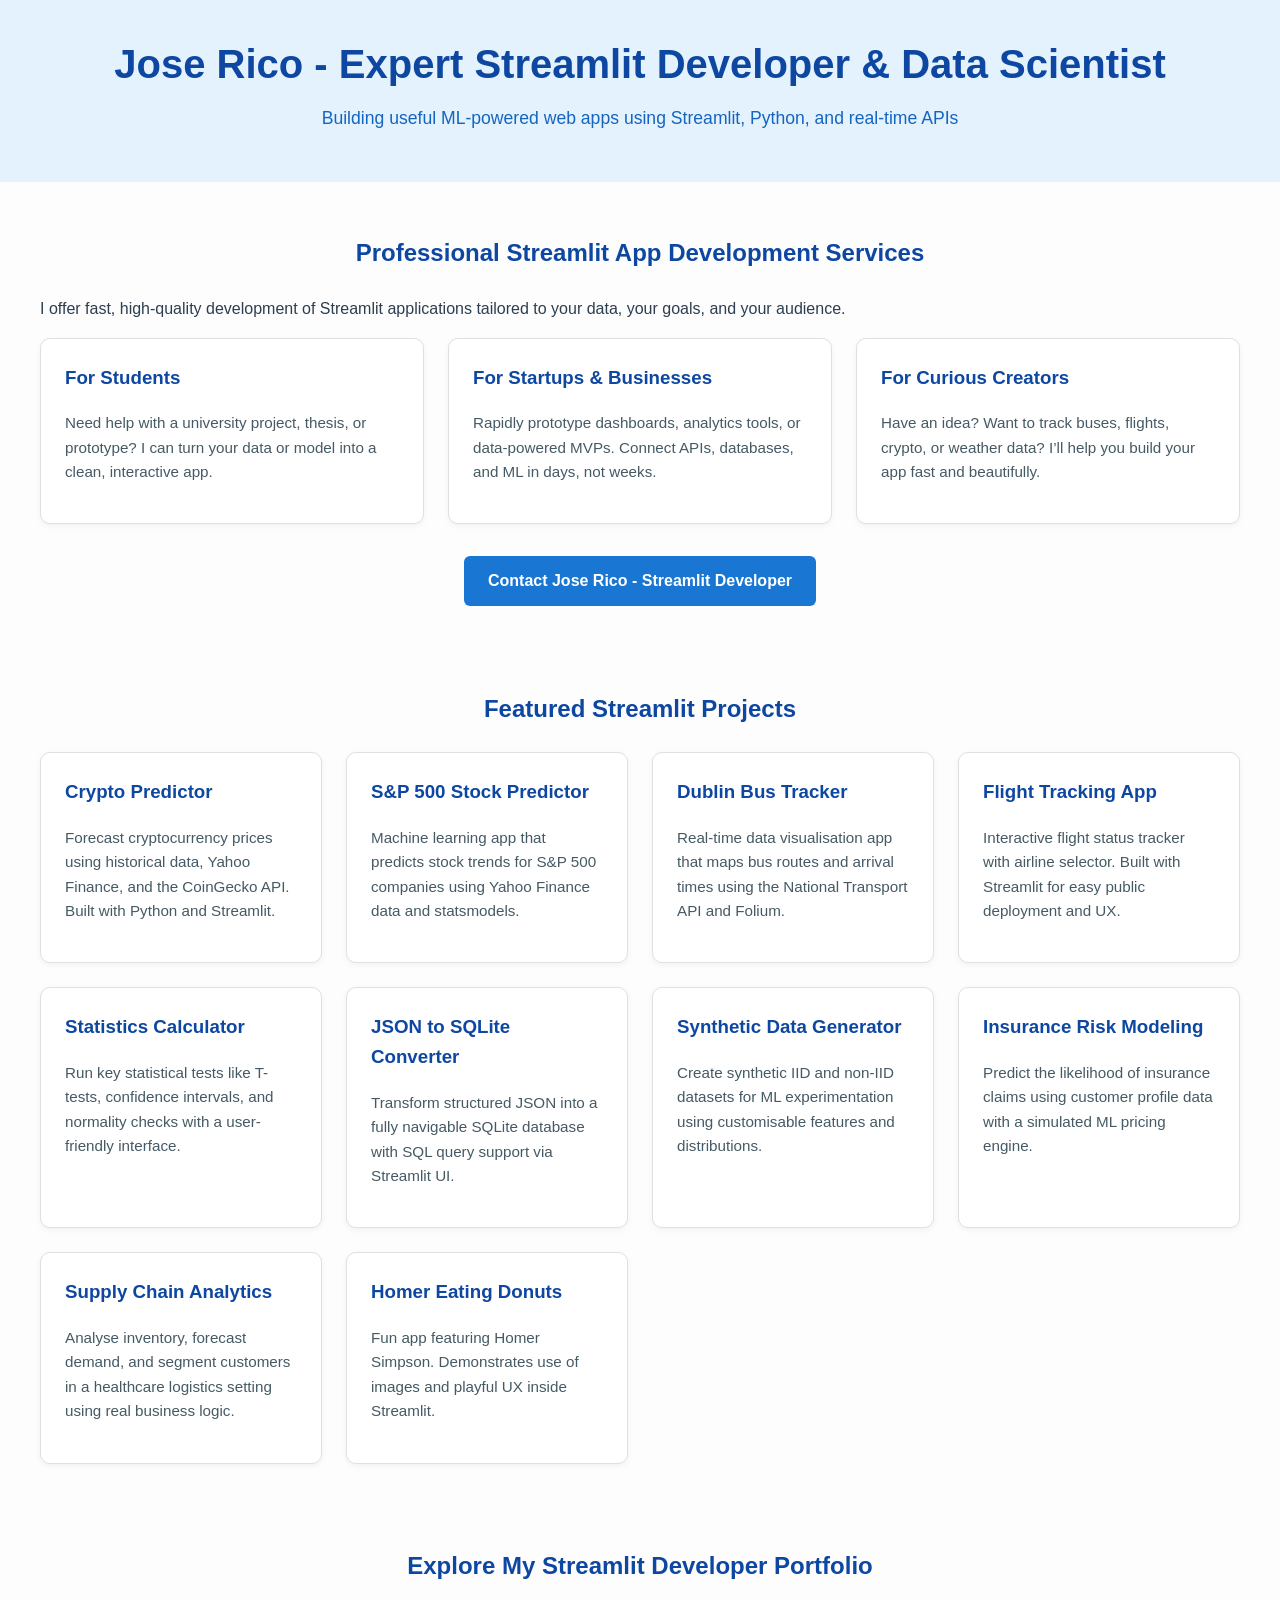
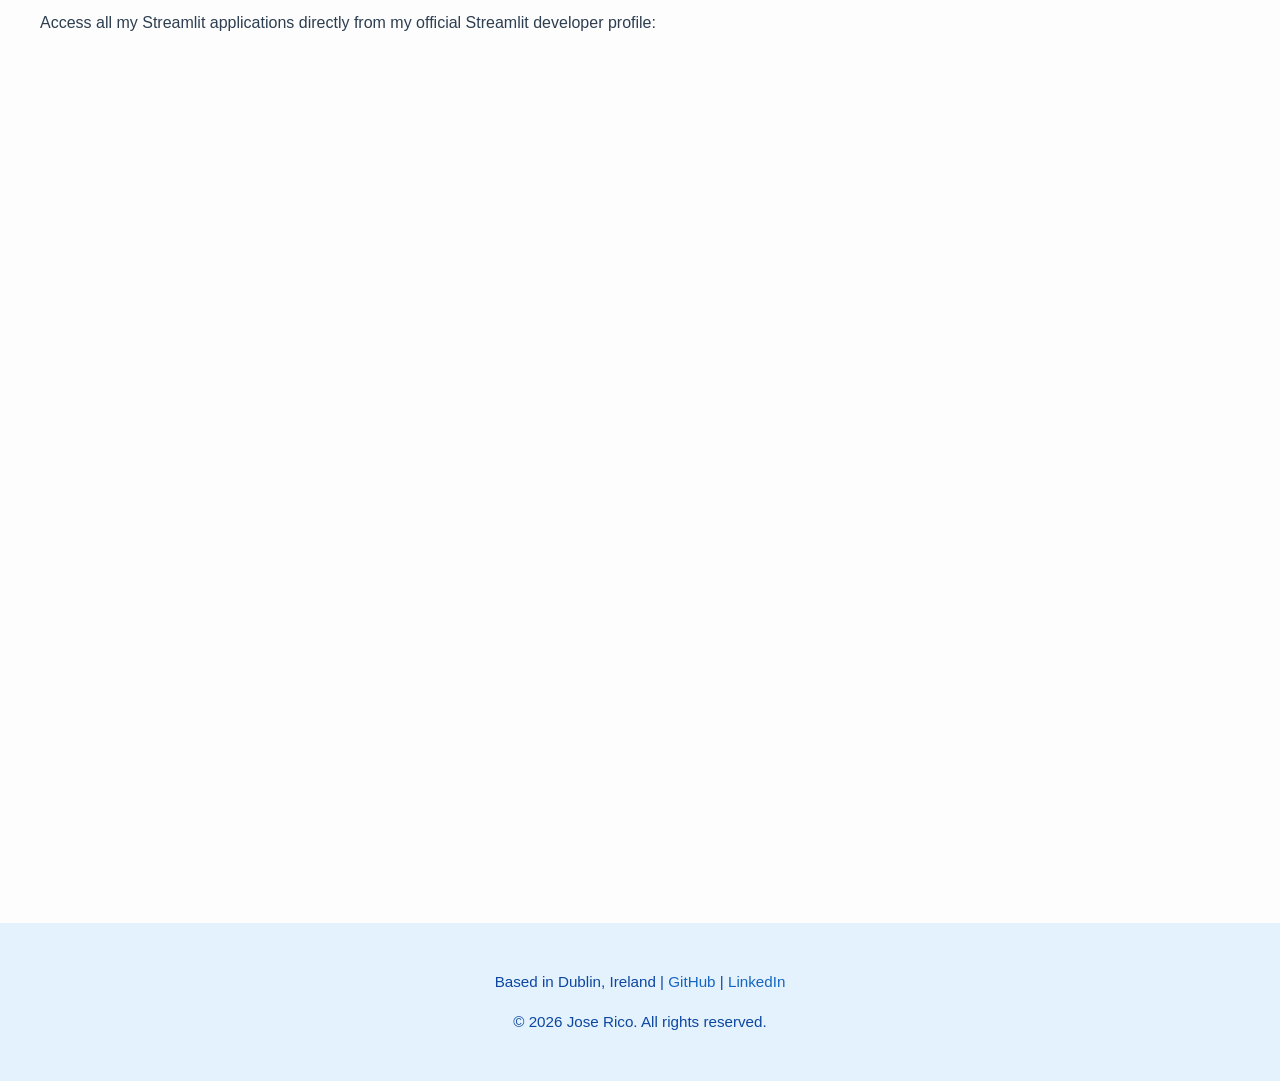
==== index.html @ fbb4b767 "Adding files" ====
<!DOCTYPE html>
<html lang="en">
<head>
  <meta charset="UTF-8" />
  <meta name="viewport" content="width=device-width, initial-scale=1.0" />
  <meta name="description" content="Discover Streamlit apps by Jose Rico, an expert Python developer. Build custom data-driven web apps tailored to your needs. Contact now!" />
  <meta name="keywords" content="Streamlit Developer, Python, Data Science, Machine Learning, Streamlit Apps, Web Apps, ML Apps, Crypto Predictor, S&P500, Dublin Bus Tracker, JSON to SQLite, Synthetic Data, Insurance Modeling, Flight Tracker, Statistics Calculator, Supply Chain Analytics" />
  <meta name="author" content="Jose Rico" />
  <title>Hire Expert Streamlit Developer - Jose Rico | Python, Data Science & Web Apps</title>
  <link rel="stylesheet" href="assets/styles/styles.css">
  <!-- Favicon -->
  <link rel="icon" href="assets/img/favicon.png" type="image/png">
  <!-- Structured Data -->
  <script type="application/ld+json">
  {
    "@context": "https://schema.org",
    "@type": "Person",
    "name": "Jose Rico",
    "jobTitle": "Streamlit Developer",
    "url": "https://github.com/josericodata",
    "address": {
      "@type": "PostalAddress",
      "addressLocality": "Dublin",
      "addressCountry": "Ireland"
    },
    "sameAs": [
      "https://www.linkedin.com/in/josericodata/",
      "https://share.streamlit.io/user/josericodata"
    ]
  }
  </script>
</head>
<body>
  <header>
    <h1>Jose Rico - Expert Streamlit Developer & Data Scientist</h1>
    <p>Building useful ML-powered web apps using Streamlit, Python, and real-time APIs</p>
  </header>

  <section id="services">
    <h2>Professional Streamlit App Development Services</h2>
    <p>I offer fast, high-quality development of Streamlit applications tailored to your data, your goals, and your audience.</p>

    <div class="grid">
      <div class="card">
        <h3>For Students</h3>
        <p>Need help with a university project, thesis, or prototype? I can turn your data or model into a clean, interactive app.</p>
      </div>
      <div class="card">
        <h3>For Startups & Businesses</h3>
        <p>Rapidly prototype dashboards, analytics tools, or data-powered MVPs. Connect APIs, databases, and ML in days, not weeks.</p>
      </div>
      <div class="card">
        <h3>For Curious Creators</h3>
        <p>Have an idea? Want to track buses, flights, crypto, or weather data? I’ll help you build your app fast and beautifully.</p>
      </div>
    </div>

    <div style="text-align: center; margin-top: 2rem;">
      <a href="Pages/contact.html" class="cta-btn">Contact Jose Rico - Streamlit Developer</a>
    </div>
  </section>

  <section>
    <h2>Featured Streamlit Projects</h2>
    <div class="grid">
      <div class="card">
        <h3>Crypto Predictor</h3>
        <p>Forecast cryptocurrency prices using historical data, Yahoo Finance, and the CoinGecko API. Built with Python and Streamlit.</p>
      </div>
      <div class="card">
        <h3>S&amp;P 500 Stock Predictor</h3>
        <p>Machine learning app that predicts stock trends for S&amp;P 500 companies using Yahoo Finance data and statsmodels.</p>
      </div>
      <div class="card">
        <h3>Dublin Bus Tracker</h3>
        <p>Real-time data visualisation app that maps bus routes and arrival times using the National Transport API and Folium.</p>
      </div>
      <div class="card">
        <h3>Flight Tracking App</h3>
        <p>Interactive flight status tracker with airline selector. Built with Streamlit for easy public deployment and UX.</p>
      </div>
      <div class="card">
        <h3>Statistics Calculator</h3>
        <p>Run key statistical tests like T-tests, confidence intervals, and normality checks with a user-friendly interface.</p>
      </div>
      <div class="card">
        <h3>JSON to SQLite Converter</h3>
        <p>Transform structured JSON into a fully navigable SQLite database with SQL query support via Streamlit UI.</p>
      </div>
      <div class="card">
        <h3>Synthetic Data Generator</h3>
        <p>Create synthetic IID and non-IID datasets for ML experimentation using customisable features and distributions.</p>
      </div>
      <div class="card">
        <h3>Insurance Risk Modeling</h3>
        <p>Predict the likelihood of insurance claims using customer profile data with a simulated ML pricing engine.</p>
      </div>
      <div class="card">
        <h3>Supply Chain Analytics</h3>
        <p>Analyse inventory, forecast demand, and segment customers in a healthcare logistics setting using real business logic.</p>
      </div>
      <div class="card">
        <h3>Homer Eating Donuts</h3>
        <p>Fun app featuring Homer Simpson. Demonstrates use of images and playful UX inside Streamlit.</p>
      </div>
    </div>
  </section>

  <section id="streamlit-overview">
    <h2>Explore My Streamlit Developer Portfolio</h2>
    <p>Access all my Streamlit applications directly from my official Streamlit developer profile:</p>
    <iframe 
      src="https://share.streamlit.io/user/josericodata" 
      style="width:100%; height:800px; border:none; overflow:hidden;" 
      title="Streamlit Developer Profile">
    </iframe>
  </section>

  <footer>
    <p>Based in Dublin, Ireland | <a href="https://github.com/josericodata" target="_blank">GitHub</a> | <a href="https://www.linkedin.com/in/josericodata/" target="_blank">LinkedIn</a></p>
    <p>&copy; <span id="year"></span> Jose Rico. All rights reserved.</p>
    <script>
        document.getElementById('year').textContent = new Date().getFullYear();
    </script>
  </footer>
</body>
</html>
---- assets/styles/styles.css ----
body {
    font-family: 'Segoe UI', Tahoma, Geneva, Verdana, sans-serif;
    margin: 0;
    background-color: #fdfdfd;
    color: #2c3e50;
    line-height: 1.6;
  }
  
  header {
    background-color: #e3f2fd;
    color: #0d47a1;
    padding: 2rem 1rem;
    text-align: center;
  }
  
  header h1 {
    margin: 0;
    font-size: 2.5rem;
  }
  
  header p {
    margin-top: 0.5rem;
    font-size: 1.1rem;
    color: #1565c0;
  }
  
  section {
    padding: 2rem 1rem;
    max-width: 1200px;
    margin: auto;
  }
  
  h2 {
    color: #0d47a1;
    text-align: center;
    margin-bottom: 1.5rem;
  }
  
  .grid {
    display: grid;
    grid-template-columns: repeat(auto-fit, minmax(280px, 1fr));
    gap: 1.5rem;
  }
  
  .card {
    background: white;
    border: 1px solid #e0e0e0;
    border-radius: 10px;
    padding: 1.5rem;
    box-shadow: 0 2px 6px rgba(0, 0, 0, 0.05);
    transition: transform 0.2s ease;
  }
  
  .card:hover {
    transform: translateY(-4px);
  }
  
  .card h3 {
    margin-top: 0;
    color: #0d47a1;
  }
  
  .card p {
    font-size: 0.95rem;
    color: #455a64;
  }
  
  iframe {
    width: 100%;
    height: 800px;
    border: none;
    overflow: hidden;
  }
  
  footer {
    background-color: #e3f2fd;
    color: #0d47a1;
    padding: 2rem 1rem;
    text-align: center;
    font-size: 0.95rem;
    margin-top: 2rem;
  }
  
  footer a {
    color: #1565c0;
    text-decoration: none;
  }
  
  footer a:hover {
    text-decoration: underline;
  }
  
  a {
    color: #1976d2;
    text-decoration: none;
  }
  
  a:hover {
    text-decoration: underline;
  }
  
  .cta-btn {
    display: inline-block;
    background-color: #1976d2;
    color: white;
    padding: 12px 24px;
    font-size: 1rem;
    font-weight: 600;
    border-radius: 6px;
    text-decoration: none;
    transition: background-color 0.3s ease;
  }
  
  .cta-btn:hover {
    background-color: #1565c0;
  }
  
  /* Responsive tweaks */
  @media (max-width: 768px) {
    header h1 {
      font-size: 2rem;
    }
  
    header p {
      font-size: 1rem;
    }
  
    .card {
      padding: 1rem;
    }
  
    footer {
      font-size: 0.85rem;
      padding: 1.5rem 1rem;
    }
  }
  
  @media (max-width: 480px) {
    .grid {
      grid-template-columns: 1fr;
    }
  
    iframe {
      height: 600px;
    }
  
    footer {
      font-size: 0.8rem;
    }
  }
  

/* Contact Form */  
/* Additional form styling */
form input[type="text"],
form input[type="email"],
form textarea {
    width: 100%;
    padding: 12px;
    margin: 8px 0;
    border: 1px solid #e0e0e0;
    border-radius: 6px;
    font-size: 1rem;
}

form input[type="submit"] {
    background-color: #1976d2;
    color: white;
    border: none;
    padding: 12px 24px;
    font-size: 1rem;
    font-weight: 600;
    border-radius: 6px;
    cursor: pointer;
    transition: background-color 0.3s ease;
}

form input[type="submit"]:hover {
    background-color: #1565c0;
}

/* Card container */
.card {
    background: white;
    border: 1px solid #e0e0e0;
    border-radius: 10px;
    padding: 1.5rem;
    box-shadow: 0 2px 6px rgba(0, 0, 0, 0.05);
    transition: transform 0.2s ease;
}

/* Hover effect for card */
.card:hover {
    transform: translateY(-4px);
}
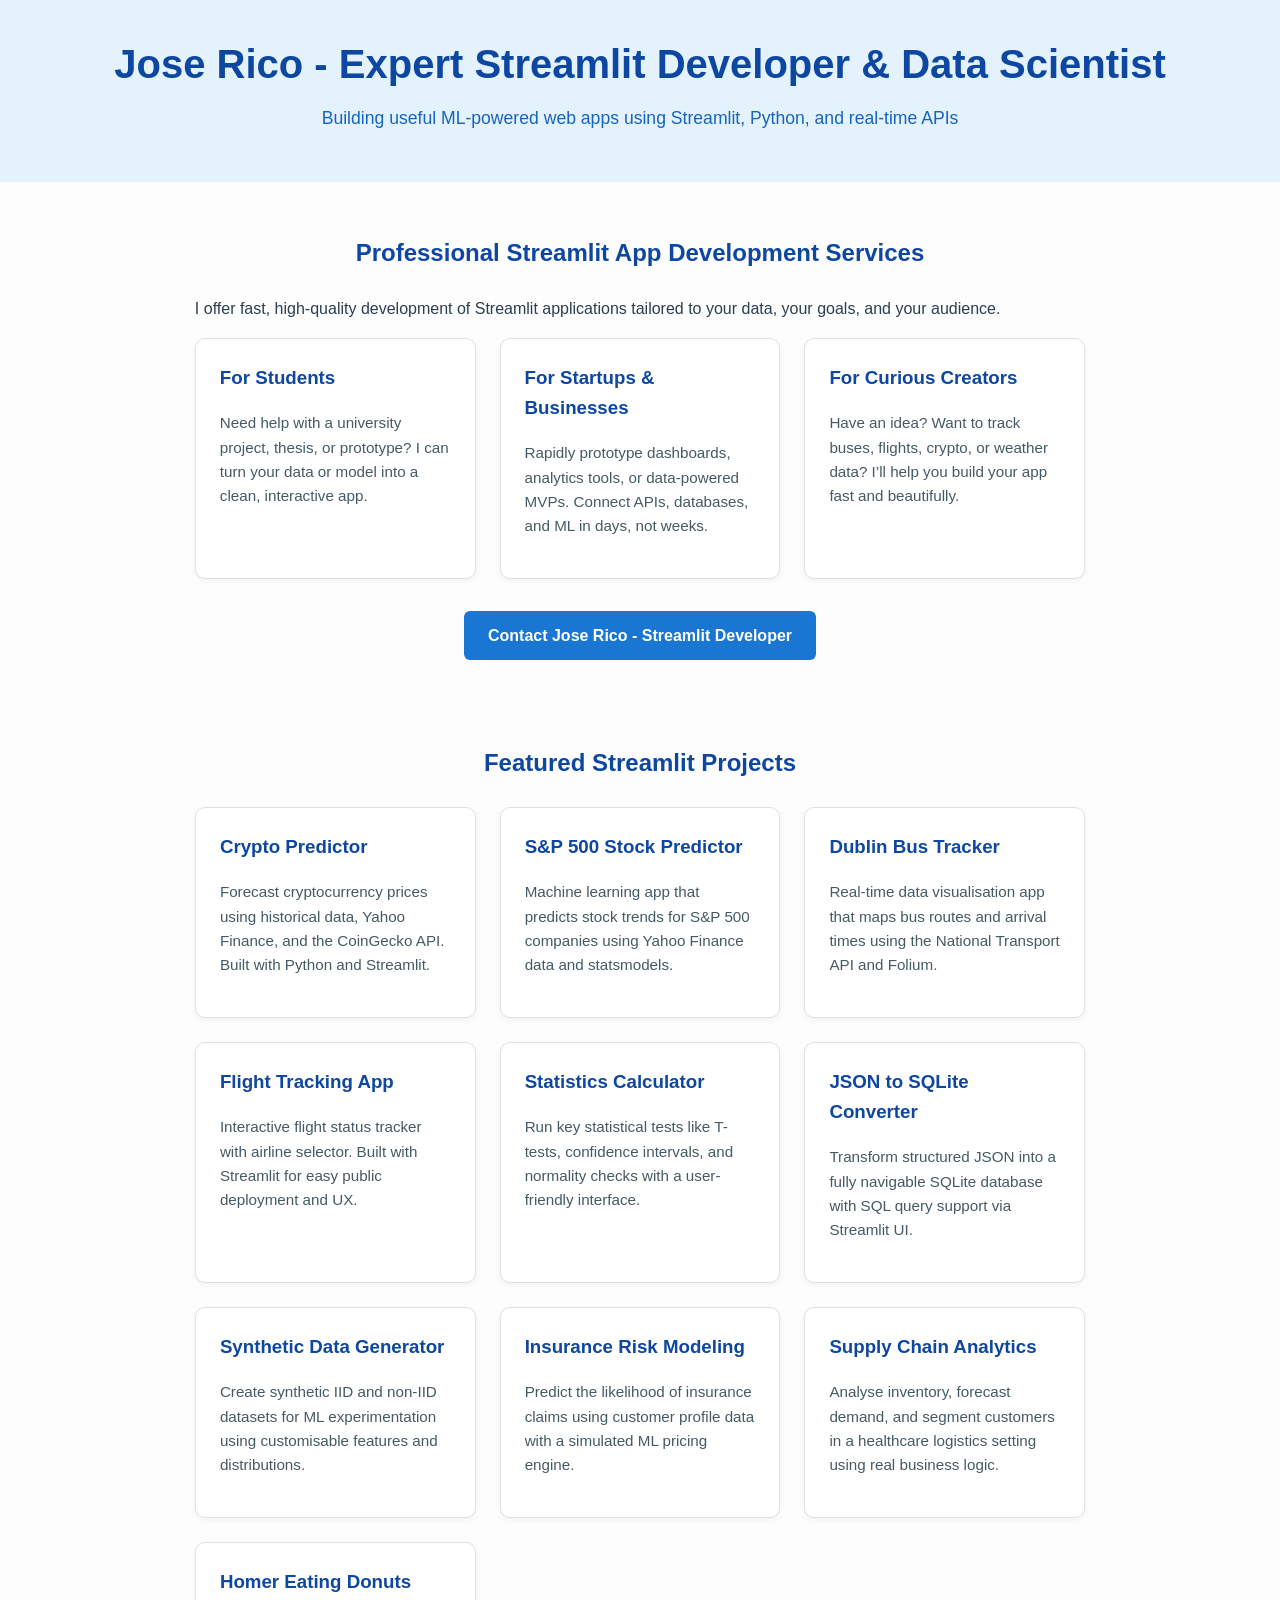
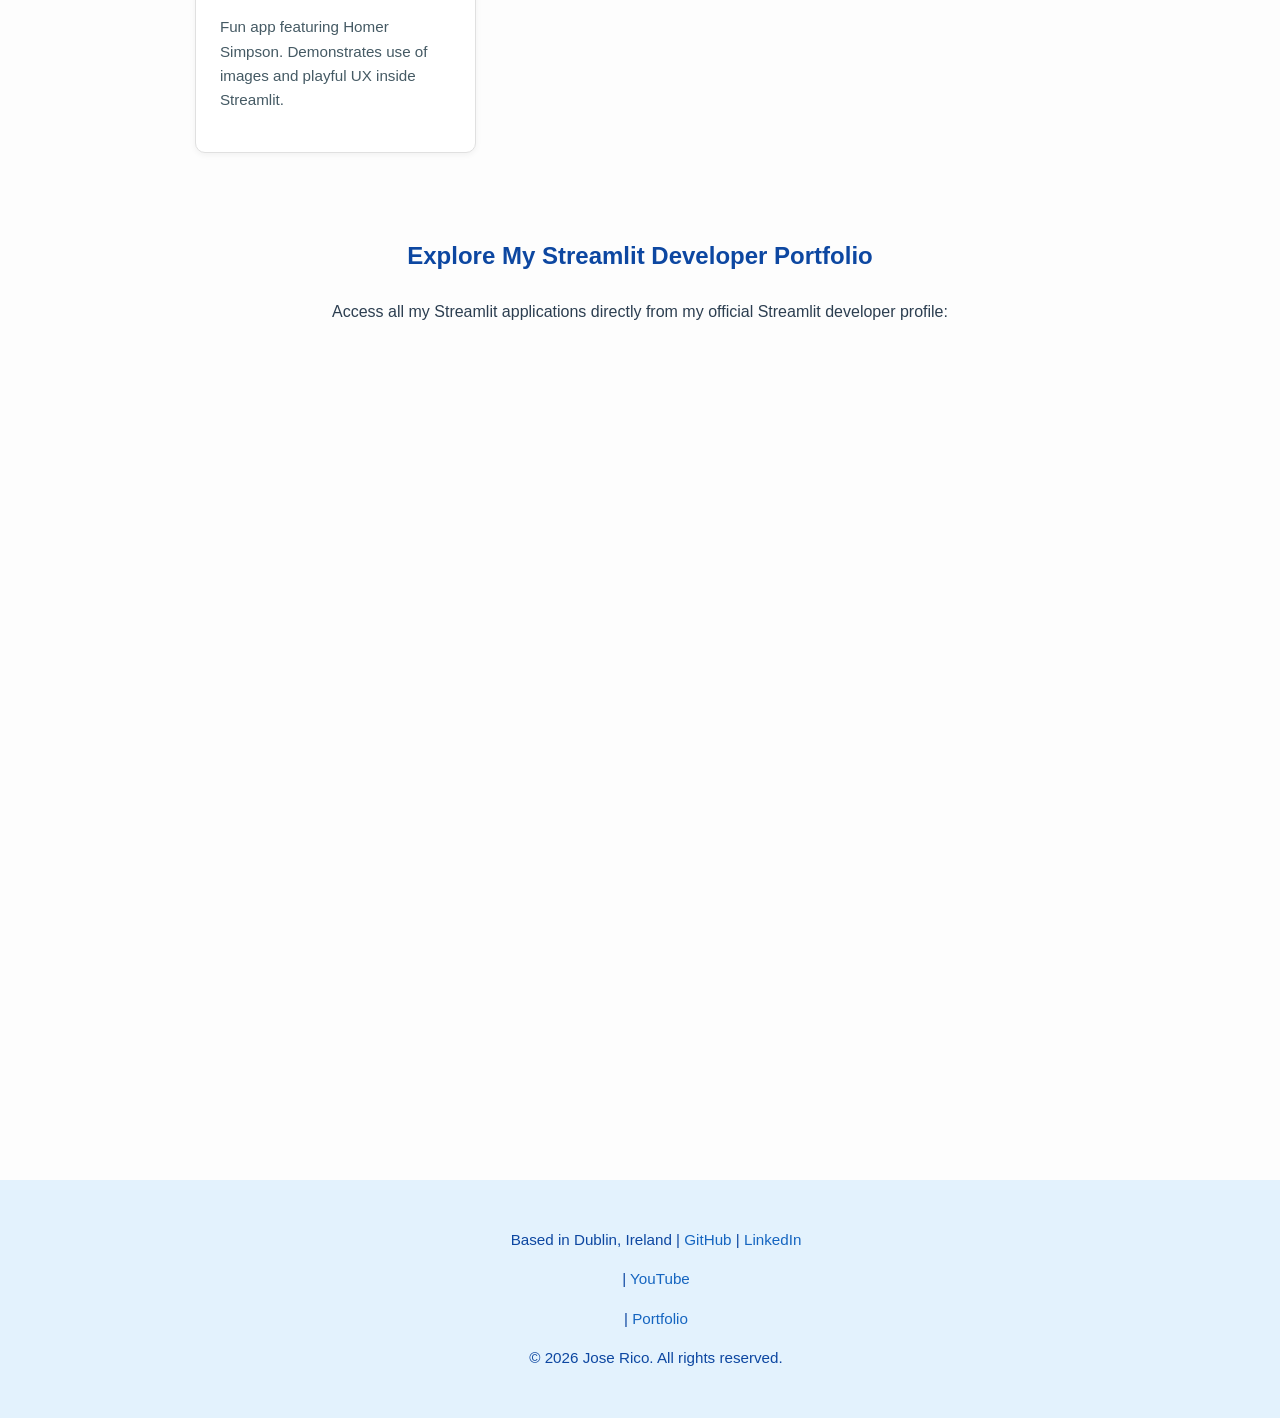
==== commit 6f1d9346: "Updating footer" ====
--- a/index.html
+++ b/index.html
@@ -117,7 +117,7 @@
   </section>
 
   <footer>
-    <p>Based in Dublin, Ireland | <a href="https://github.com/josericodata" target="_blank">GitHub</a> | <a href="https://www.linkedin.com/in/josericodata/" target="_blank">LinkedIn</a></p>
+    <p>Based in Dublin, Ireland | <a href="https://github.com/josericodata" target="_blank">GitHub</a> | <a href="https://www.linkedin.com/in/josericodata/" target="_blank">LinkedIn</a></p> | <a href="https://www.youtube.com/@josericodata" target="_blank">YouTube</a></p> | <a href="https://josericodata.github.io/" target="_blank">Portfolio</a></p>
     <p>&copy; <span id="year"></span> Jose Rico. All rights reserved.</p>
     <script>
         document.getElementById('year').textContent = new Date().getFullYear();
--- a/assets/styles/styles.css
+++ b/assets/styles/styles.css
@@ -1,9 +1,12 @@
-body {
+html, body {
     font-family: 'Segoe UI', Tahoma, Geneva, Verdana, sans-serif;
-    margin: 0;
     background-color: #fdfdfd;
     color: #2c3e50;
     line-height: 1.6;
+    height: 100%;
+    margin: 0;
+    display: flex;
+    flex-direction: column;
   }
   
   header {
@@ -78,7 +81,7 @@
     padding: 2rem 1rem;
     text-align: center;
     font-size: 0.95rem;
-    margin-top: 2rem;
+    width: 100%;
   }
   
   footer a {
@@ -193,3 +196,8 @@
 .card:hover {
     transform: translateY(-4px);
 }
+
+/* Main content will expand to fill the available space */
+#contact-form {
+  flex: 1;
+}
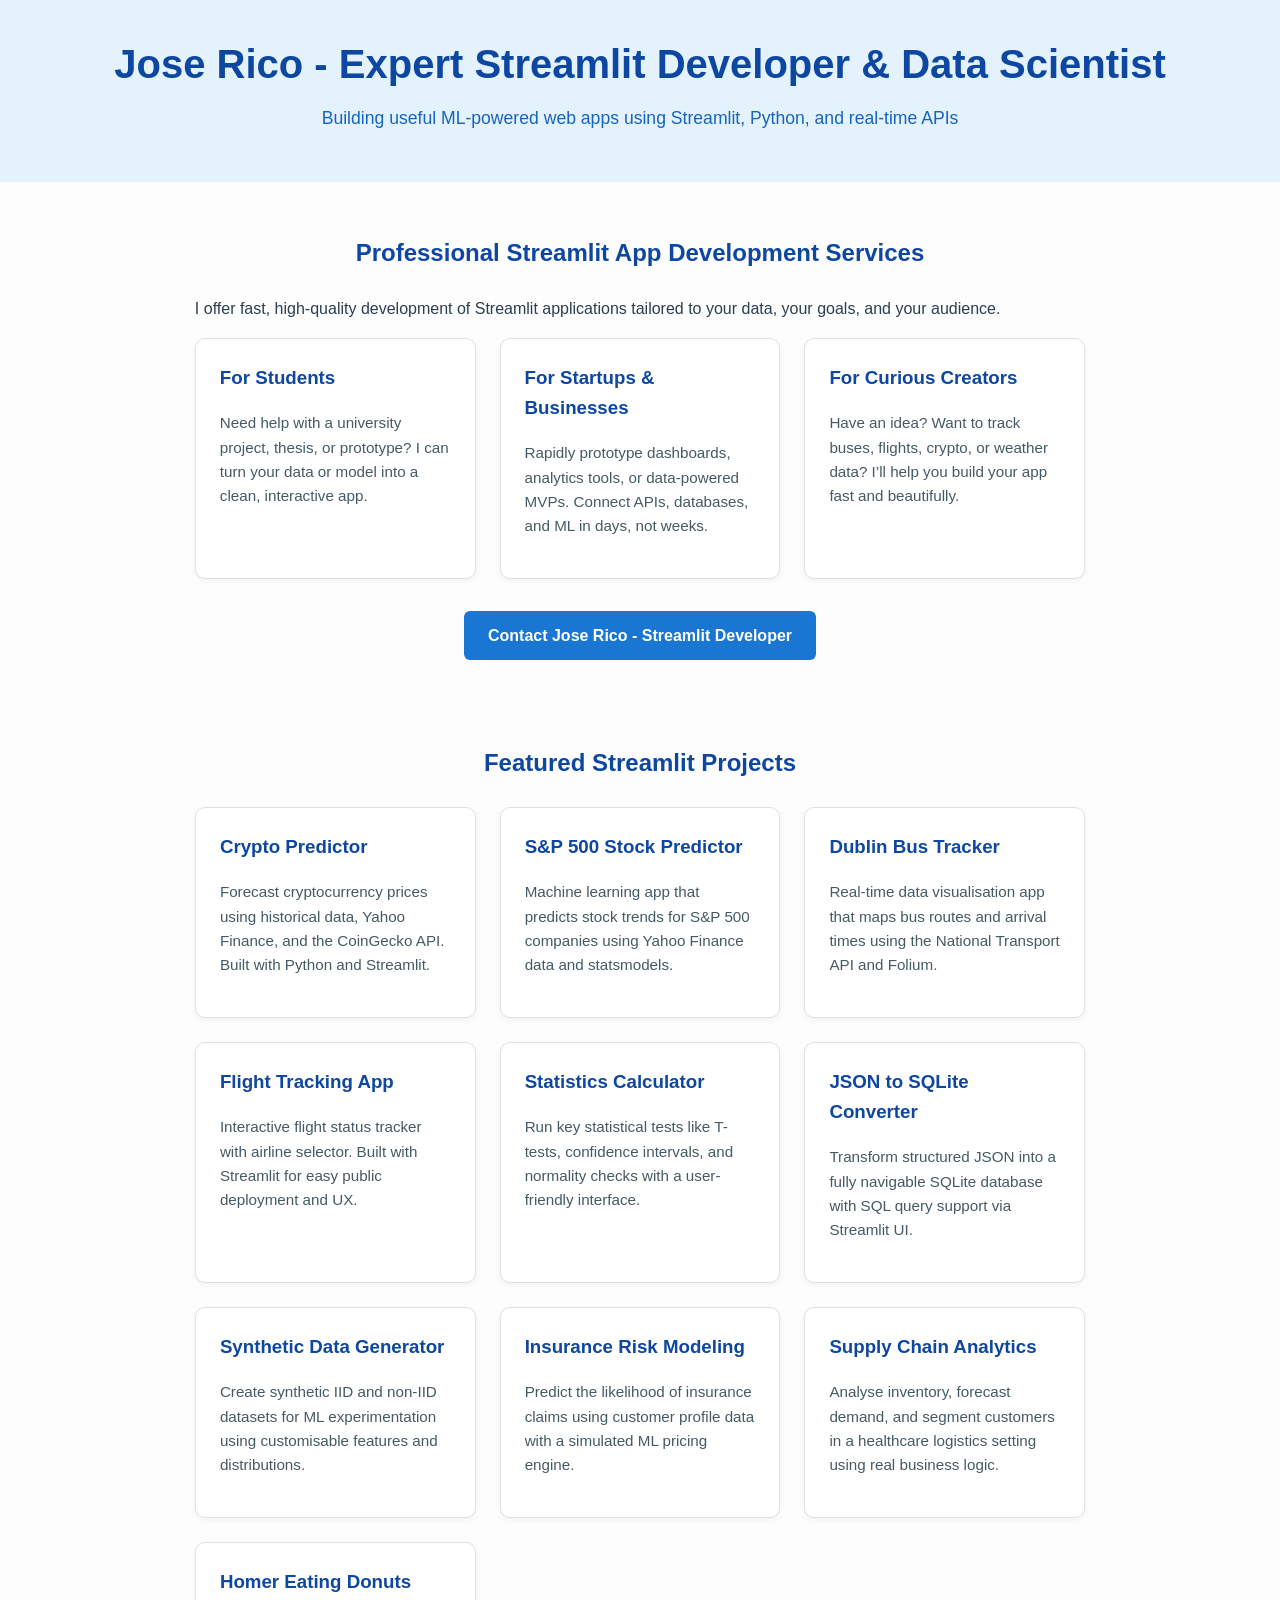
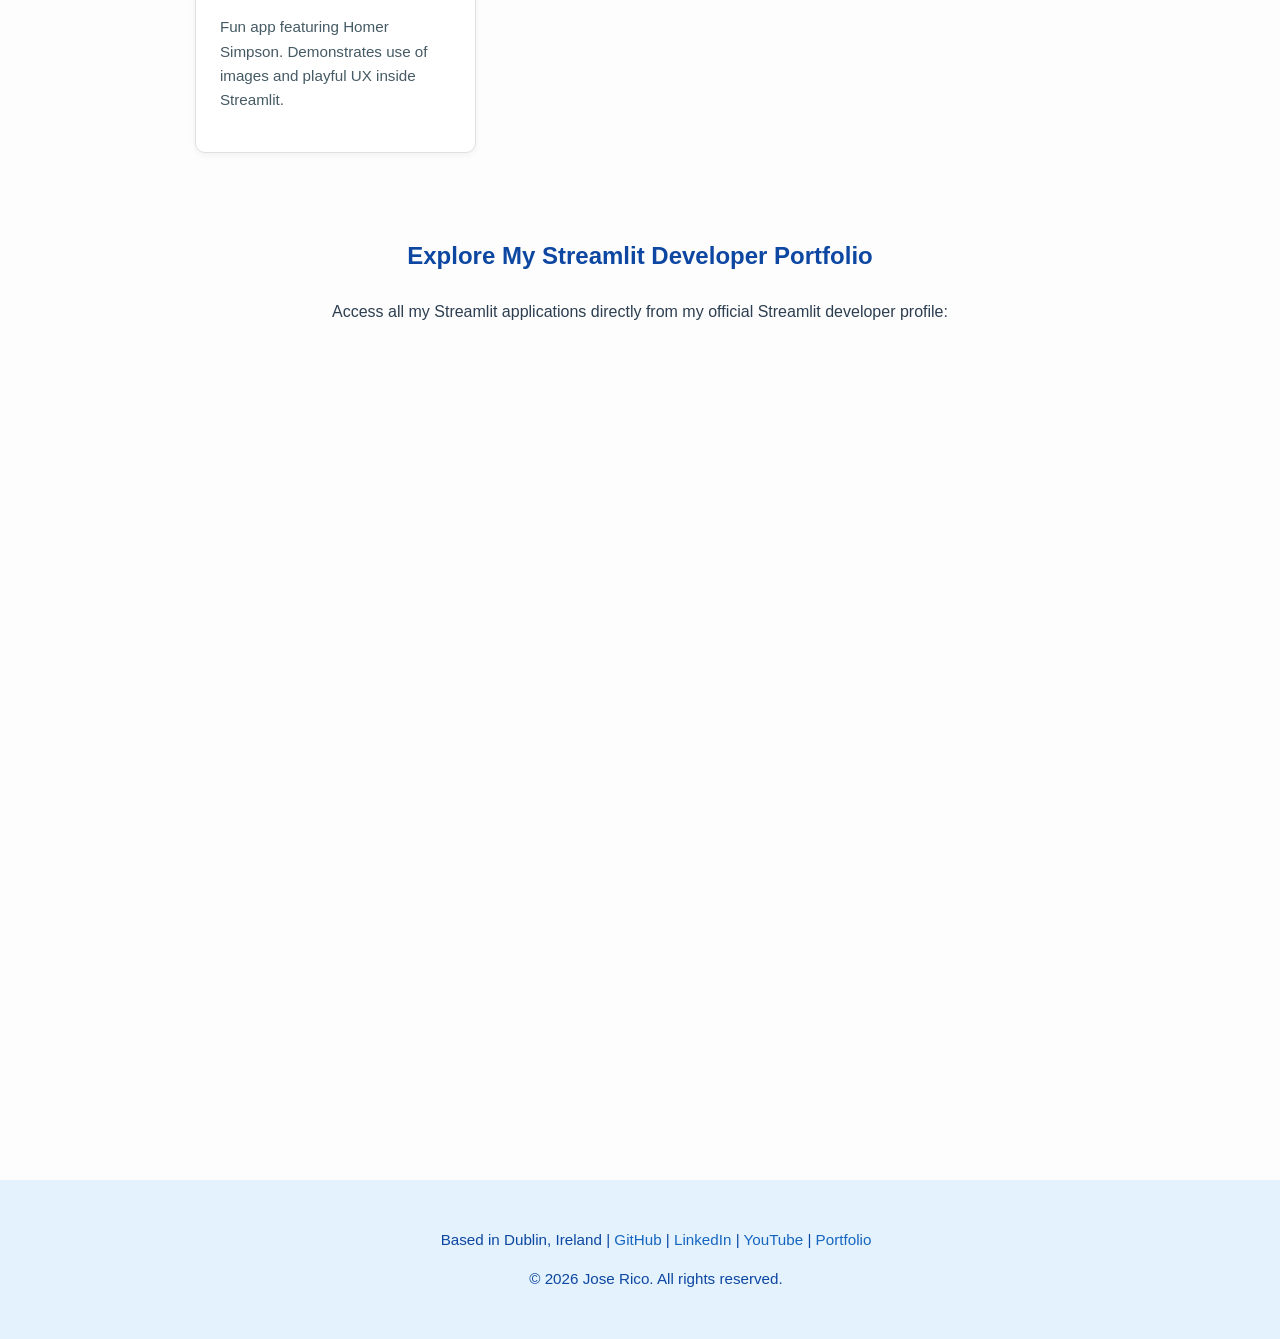
==== commit 3ce9d910: "Updating footer v3" ====
--- a/index.html
+++ b/index.html
@@ -117,7 +117,7 @@
   </section>
 
   <footer>
-    <p>Based in Dublin, Ireland | <a href="https://github.com/josericodata" target="_blank">GitHub</a> | <a href="https://www.linkedin.com/in/josericodata/" target="_blank">LinkedIn</a></p> | <a href="https://www.youtube.com/@josericodata" target="_blank">YouTube</a></p> | <a href="https://josericodata.github.io/" target="_blank">Portfolio</a></p>
+    <p>Based in Dublin, Ireland | <a href="https://github.com/josericodata" target="_blank">GitHub</a> | <a href="https://www.linkedin.com/in/josericodata/" target="_blank">LinkedIn</a> | <a href="https://www.youtube.com/@josericodata" target="_blank">YouTube</a> | <a href="https://josericodata.github.io/" target="_blank">Portfolio</a></p>
     <p>&copy; <span id="year"></span> Jose Rico. All rights reserved.</p>
     <script>
         document.getElementById('year').textContent = new Date().getFullYear();
